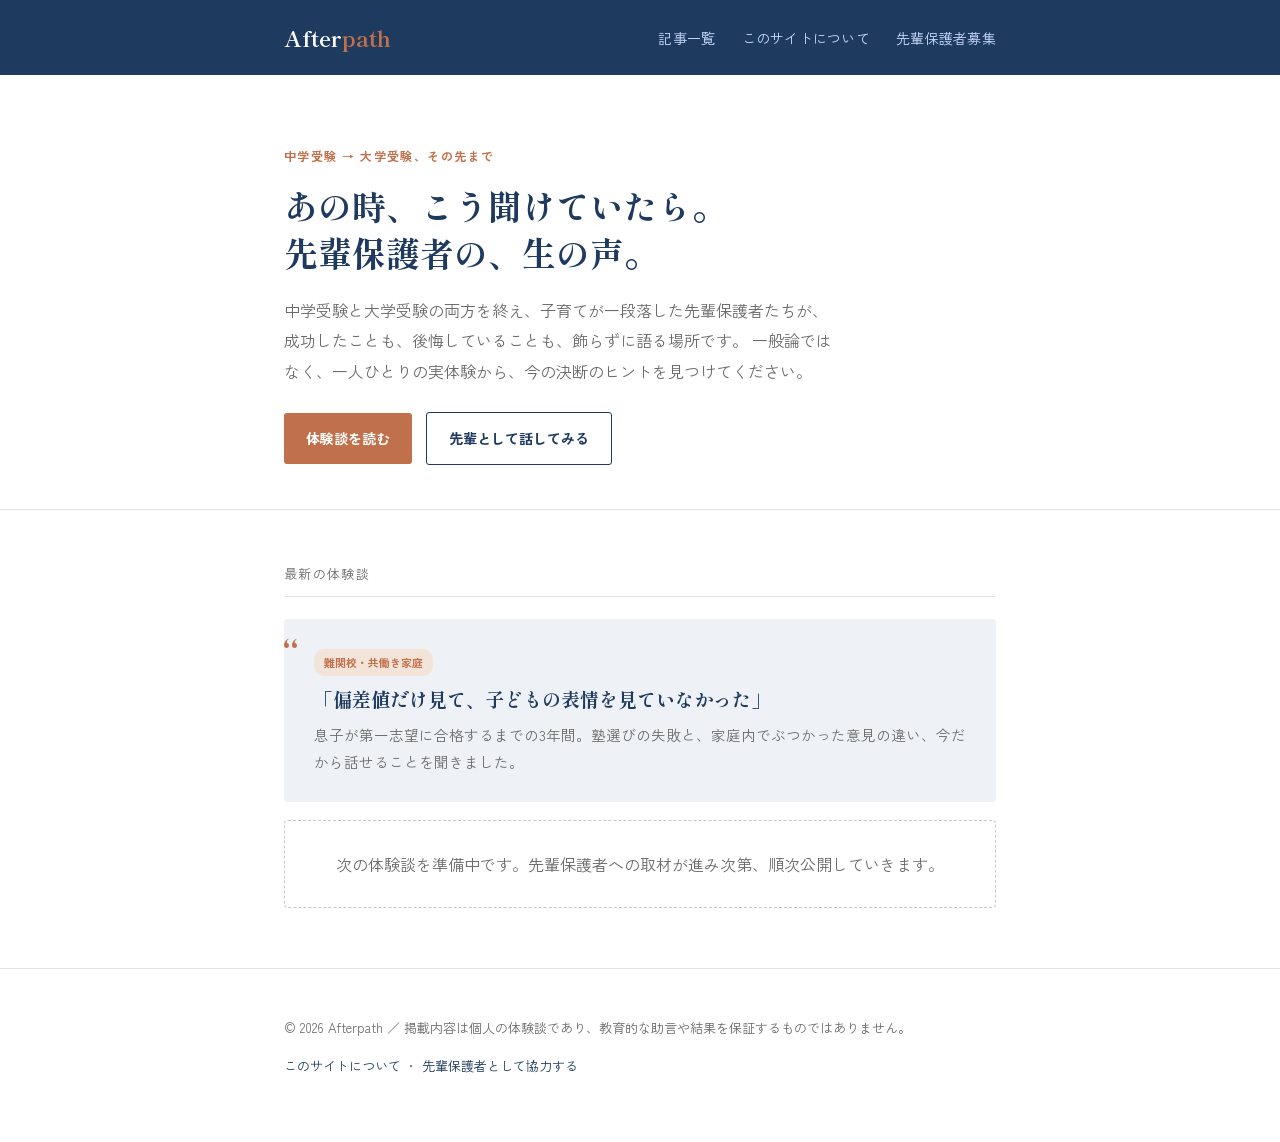
==== index.html @ 27c06162 "Add files via upload" ====
<!DOCTYPE html>
<html lang="ja">
<head>
<meta charset="UTF-8">
<meta name="viewport" content="width=device-width, initial-scale=1.0">
<title>Afterpath ― 中学受験・大学受験を終えた保護者の経験談</title>
<meta name="description" content="中学受験から大学受験まで終えた先輩保護者たちの、成功も失敗も含めたリアルな経験談を届けるメディアです。">
<link rel="preconnect" href="https://fonts.googleapis.com">
<link href="https://fonts.googleapis.com/css2?family=Shippori+Mincho:wght@600;700&family=Zen+Kaku+Gothic+New:wght@400;500;700&display=swap" rel="stylesheet">
<link rel="stylesheet" href="style.css">
</head>
<body>

<header class="site">
  <div class="wrap">
    <p class="brand">After<span>path</span></p>
    <nav class="site">
      <a href="index.html">記事一覧</a>
      <a href="about.html">このサイトについて</a>
      <a href="join.html">先輩保護者募集</a>
    </nav>
  </div>
</header>

<section class="hero">
  <div class="wrap">
    <span class="eyebrow">中学受験 → 大学受験、その先まで</span>
    <h1>あの時、こう聞けていたら。<br>先輩保護者の、生の声。</h1>
    <p class="lead">
      中学受験と大学受験の両方を終え、子育てが一段落した先輩保護者たちが、
      成功したことも、後悔していることも、飾らずに語る場所です。
      一般論ではなく、一人ひとりの実体験から、今の決断のヒントを見つけてください。
    </p>
    <a class="btn" href="#articles">体験談を読む</a>
    <a class="btn ghost" href="join.html">先輩として話してみる</a>
  </div>
</section>

<div class="wrap" id="articles">

  <p class="section-title">最新の体験談</p>

  <a class="card" href="article-sample.html">
    <span class="tag">難関校・共働き家庭</span>
    <h3>「偏差値だけ見て、子どもの表情を見ていなかった」</h3>
    <p>息子が第一志望に合格するまでの3年間。塾選びの失敗と、家庭内でぶつかった意見の違い、今だから話せることを聞きました。</p>
  </a>

  <div class="card placeholder">
    次の体験談を準備中です。先輩保護者への取材が進み次第、順次公開していきます。
  </div>

</div>

<footer class="site">
  <div class="wrap">
    <p>&copy; 2026 Afterpath ／ 掲載内容は個人の体験談であり、教育的な助言や結果を保証するものではありません。</p>
    <p><a href="about.html">このサイトについて</a> ・ <a href="join.html">先輩保護者として協力する</a></p>
  </div>
</footer>

</body>
</html>
---- style.css ----
:root {
  --navy: #1F3A5F;
  --navy-ink: #16283F;
  --navy-tint: #EEF2F6;
  --coral: #C0714B;
  --coral-tint: #F3E4DA;
  --ink: #2B2B2B;
  --muted: #6B6B6B;
  --paper: #FFFFFF;
  --line: #E3E3E3;
}

* { box-sizing: border-box; }

html { scroll-behavior: smooth; }

body {
  margin: 0;
  background: var(--paper);
  color: var(--ink);
  font-family: "Zen Kaku Gothic New", "Hiragino Sans", sans-serif;
  font-size: 16px;
  line-height: 1.9;
  -webkit-font-smoothing: antialiased;
}

h1, h2, h3, .brand {
  font-family: "Shippori Mincho", serif;
  color: var(--navy);
  font-weight: 700;
  line-height: 1.4;
}

a { color: var(--coral); text-decoration: none; }
a:hover, a:focus-visible { text-decoration: underline; }
a:focus-visible, button:focus-visible { outline: 2px solid var(--coral); outline-offset: 2px; }

.wrap { max-width: 760px; margin: 0 auto; padding: 0 24px; }

/* Header */
header.site {
  background: var(--navy);
  color: #E7ECF2;
  padding: 22px 0;
}
header.site .wrap { display: flex; align-items: center; justify-content: space-between; flex-wrap: wrap; gap: 10px; }
.brand { color: #fff; font-size: 22px; margin: 0; }
.brand span { color: var(--coral); }
nav.site a {
  color: #CADCFC;
  margin-left: 22px;
  font-size: 14px;
  letter-spacing: 0.02em;
}
nav.site a:first-child { margin-left: 0; }

/* Hero */
.hero { padding: 64px 0 44px; border-bottom: 1px solid var(--line); }
.eyebrow {
  display: inline-block;
  font-size: 12px;
  color: var(--coral);
  font-weight: 700;
  letter-spacing: 0.12em;
  margin-bottom: 14px;
}
.hero h1 { font-size: 34px; margin: 0 0 18px; }
.hero p.lead { font-size: 16px; color: var(--muted); max-width: 560px; margin: 0 0 26px; }

.btn {
  display: inline-block;
  background: var(--coral);
  color: #fff;
  padding: 12px 22px;
  border-radius: 3px;
  font-size: 14px;
  font-weight: 700;
}
.btn:hover { background: #A85F3D; text-decoration: none; }
.btn.ghost {
  background: transparent;
  border: 1px solid var(--navy);
  color: var(--navy);
  margin-left: 10px;
}
.btn.ghost:hover { background: var(--navy-tint); }

/* Article list */
.section-title {
  font-size: 13px;
  color: var(--muted);
  letter-spacing: 0.1em;
  margin: 52px 0 22px;
  border-bottom: 1px solid var(--line);
  padding-bottom: 10px;
}

.card {
  position: relative;
  display: block;
  padding: 26px 28px 26px 30px;
  margin-bottom: 18px;
  background: var(--navy-tint);
  border-radius: 4px;
  color: var(--ink);
}
.card::before {
  content: "\201C";
  position: absolute;
  left: -2px; top: 14px;
  font-family: "Shippori Mincho", serif;
  font-size: 46px;
  color: var(--coral);
  line-height: 1;
}
.card .tag {
  display: inline-block;
  font-size: 11px;
  color: var(--coral);
  background: var(--coral-tint);
  padding: 3px 10px;
  border-radius: 10px;
  margin-bottom: 10px;
  font-weight: 700;
}
.card h3 { font-size: 19px; margin: 0 0 8px; }
.card p { margin: 0; color: var(--muted); font-size: 14.5px; }
.card:hover { background: #E4EAF1; }
.card:hover h3 { text-decoration: underline; }

.card.placeholder {
  background: transparent;
  border: 1px dashed #C7C7C7;
  color: var(--muted);
  text-align: center;
  padding: 28px;
}
.card.placeholder::before { display: none; }

/* Article page */
.article-head { padding: 56px 0 30px; border-bottom: 1px solid var(--line); }
.article-head .tag {
  display: inline-block;
  font-size: 11px;
  color: var(--coral);
  background: var(--coral-tint);
  padding: 3px 10px;
  border-radius: 10px;
  margin-bottom: 14px;
  font-weight: 700;
}
.article-head h1 { font-size: 30px; margin: 0 0 14px; }
.byline { font-size: 13.5px; color: var(--muted); }

.article-body { padding: 36px 0 20px; }
.article-body h2 { font-size: 20px; margin: 40px 0 14px; }
.article-body p { margin: 0 0 20px; }
.pull {
  font-family: "Shippori Mincho", serif;
  font-size: 20px;
  color: var(--navy);
  border-left: 3px solid var(--coral);
  padding: 4px 0 4px 20px;
  margin: 34px 0;
}
.paid-note {
  margin-top: 44px;
  padding: 24px 26px;
  background: var(--navy-tint);
  border-radius: 4px;
}
.paid-note h3 { margin: 0 0 8px; font-size: 16px; }
.paid-note p { margin: 0; color: var(--muted); font-size: 14px; }

/* Footer */
footer.site {
  margin-top: 60px;
  padding: 34px 0 50px;
  border-top: 1px solid var(--line);
  color: var(--muted);
  font-size: 13px;
}
footer.site a { color: var(--navy); }

@media (max-width: 600px) {
  .hero h1 { font-size: 26px; }
  .article-head h1 { font-size: 24px; }
  nav.site a { margin-left: 14px; font-size: 13px; }
}
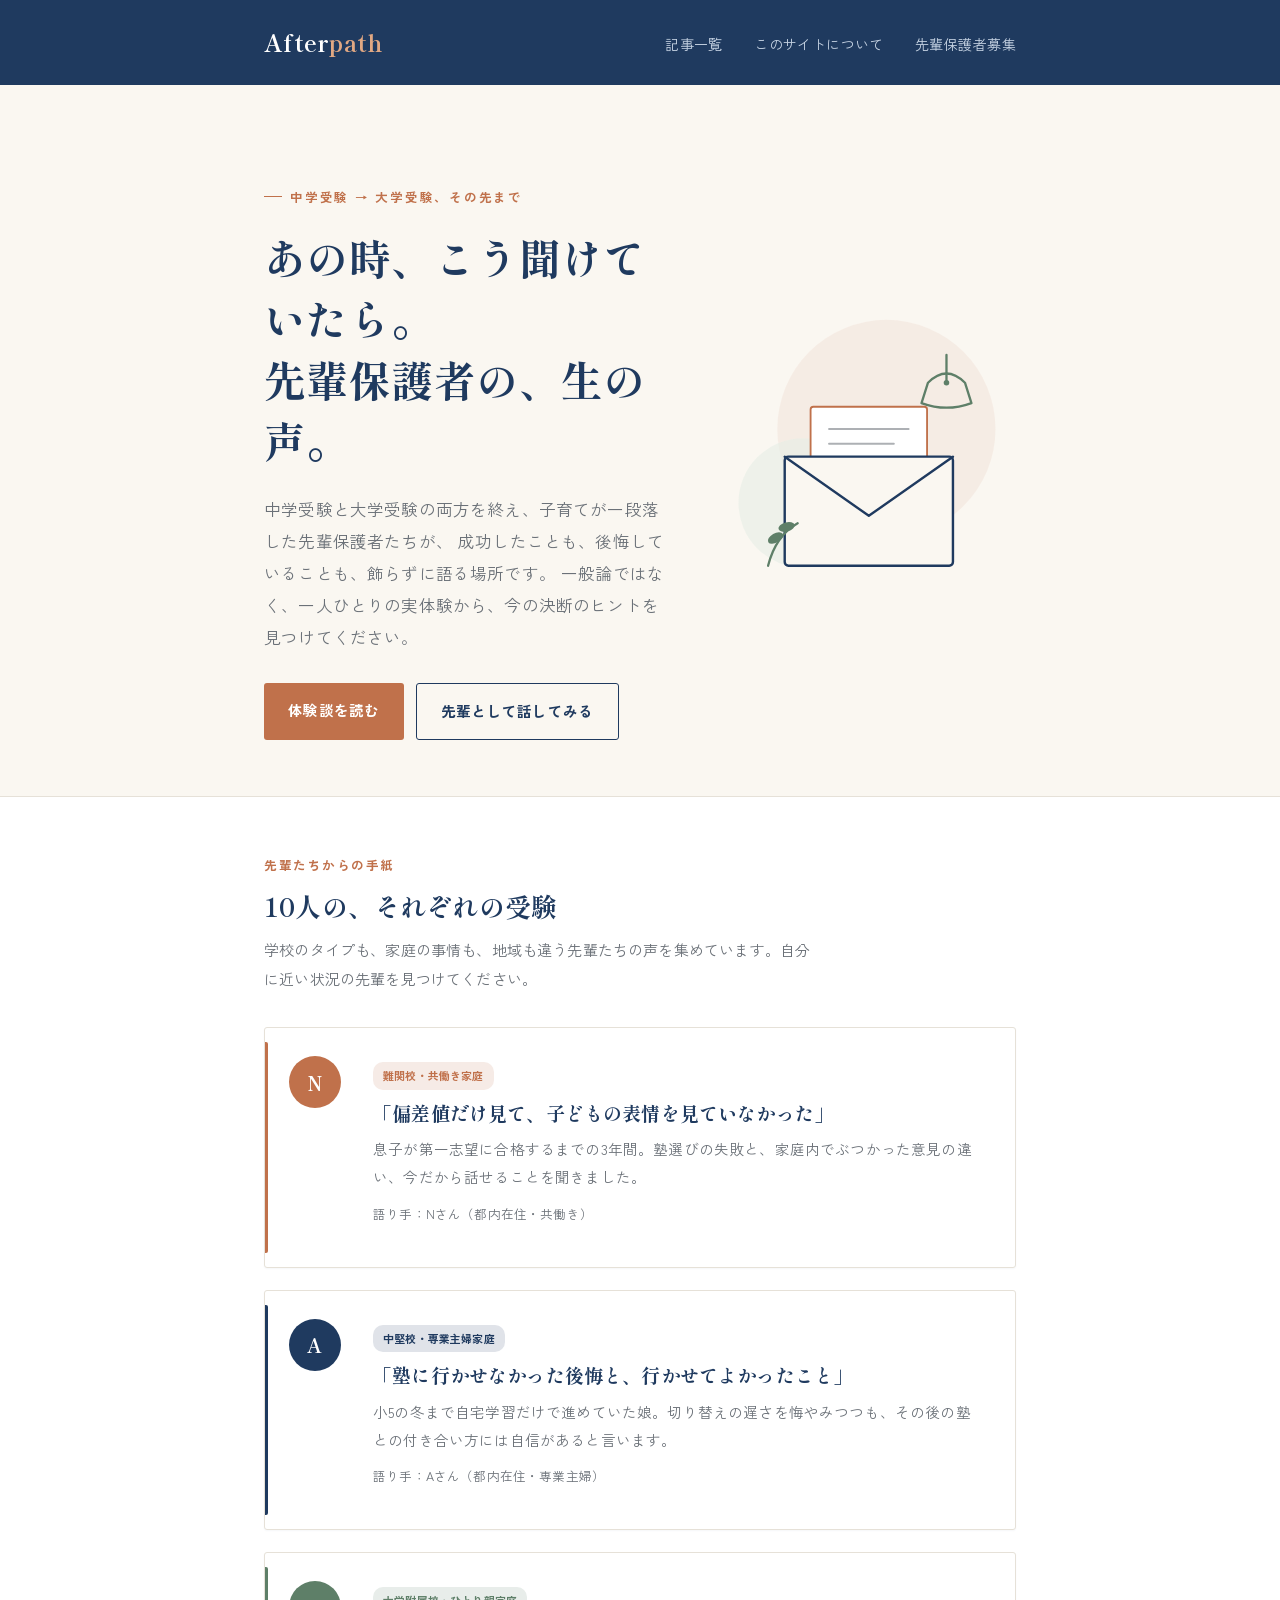
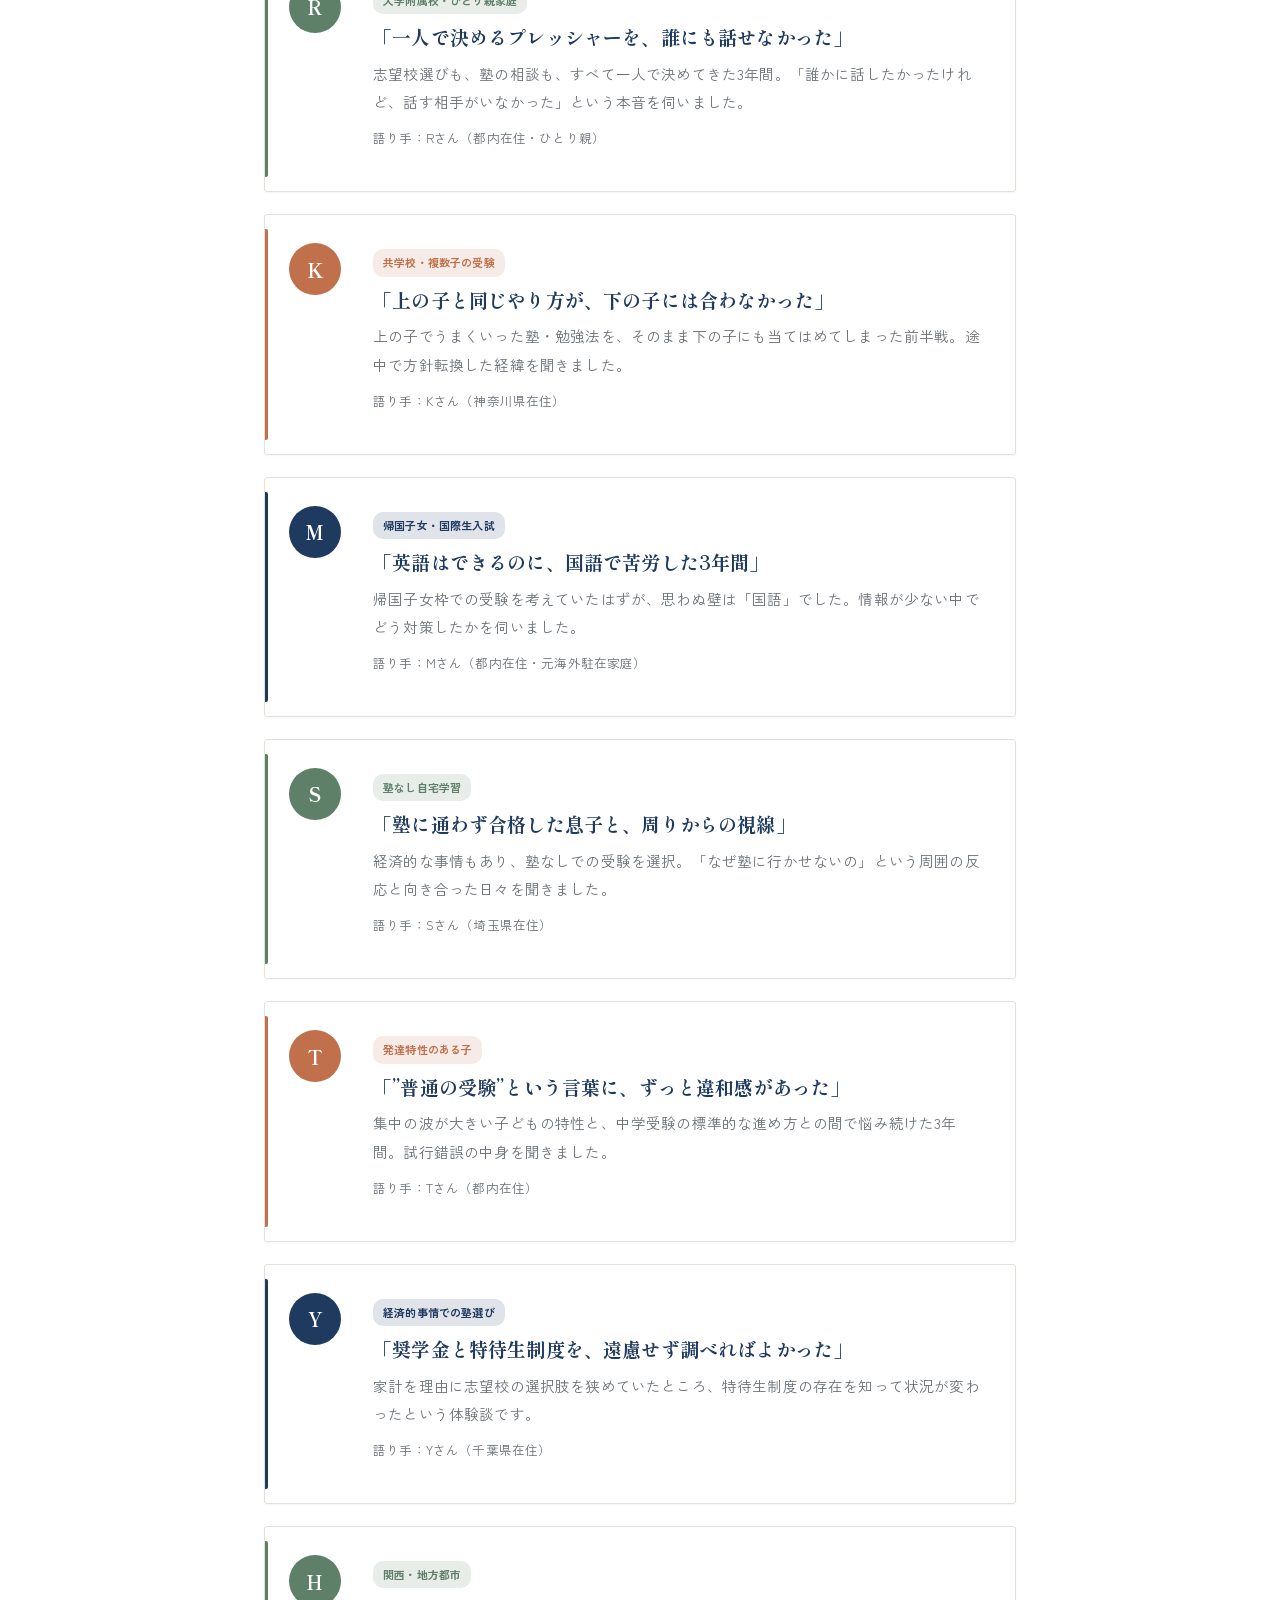
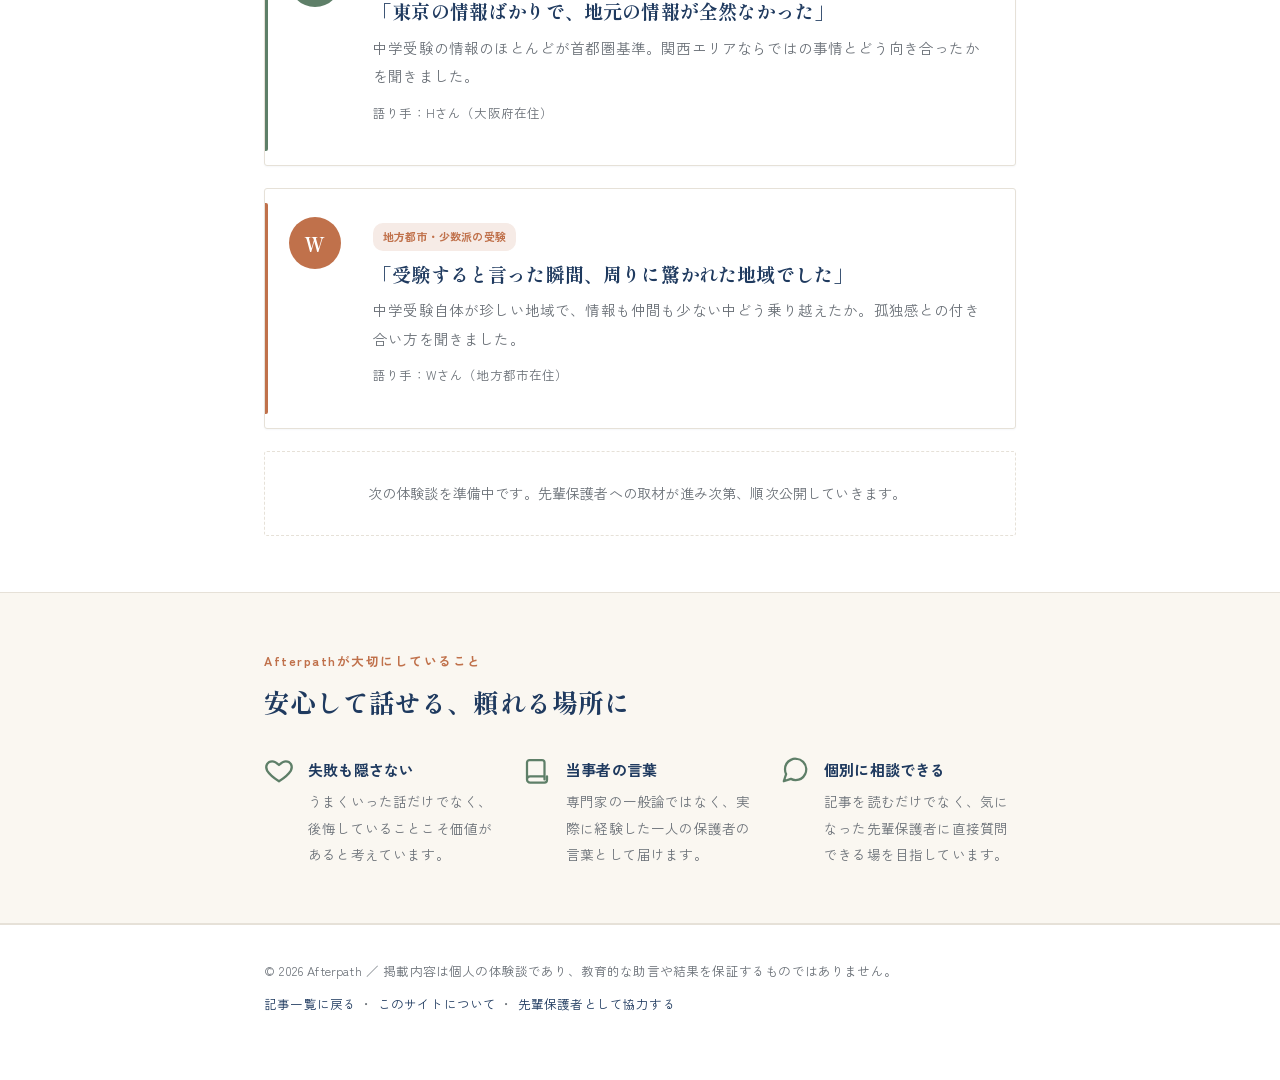
==== commit 491dc499: "Add files via upload" ====
--- a/index.html
+++ b/index.html
@@ -24,38 +24,175 @@
 
 <section class="hero">
   <div class="wrap">
-    <span class="eyebrow">中学受験 → 大学受験、その先まで</span>
-    <h1>あの時、こう聞けていたら。<br>先輩保護者の、生の声。</h1>
-    <p class="lead">
-      中学受験と大学受験の両方を終え、子育てが一段落した先輩保護者たちが、
-      成功したことも、後悔していることも、飾らずに語る場所です。
-      一般論ではなく、一人ひとりの実体験から、今の決断のヒントを見つけてください。
-    </p>
-    <a class="btn" href="#articles">体験談を読む</a>
-    <a class="btn ghost" href="join.html">先輩として話してみる</a>
+    <div>
+      <span class="eyebrow">中学受験 → 大学受験、その先まで</span>
+      <h1>あの時、こう聞けていたら。<br>先輩保護者の、生の声。</h1>
+      <p class="lead">
+        中学受験と大学受験の両方を終え、子育てが一段落した先輩保護者たちが、
+        成功したことも、後悔していることも、飾らずに語る場所です。
+        一般論ではなく、一人ひとりの実体験から、今の決断のヒントを見つけてください。
+      </p>
+      <div class="btn-row">
+        <a class="btn" href="#letters">体験談を読む</a>
+        <a class="btn ghost" href="join.html">先輩として話してみる</a>
+      </div>
+    </div>
+    <div class="hero-art"><svg viewBox="0 0 320 300" role="img" aria-label="手紙とあかりのイラスト">
+  <circle cx="180" cy="120" r="118" fill="var(--coral-tint)" opacity="0.55"/>
+  <circle cx="90" cy="200" r="70" fill="var(--sage-tint)" opacity="0.6"/>
+  <!-- lamp -->
+  <line x1="245" y1="70" x2="245" y2="40" stroke="var(--sage)" stroke-width="2.5" stroke-linecap="round"/>
+  <path d="M225,70 Q245,50 265,70 L272,92 Q245,102 218,92 Z" fill="none" stroke="var(--sage)" stroke-width="2.5" stroke-linejoin="round"/>
+  <circle cx="245" cy="70" r="3" fill="var(--sage)"/>
+  <!-- letter peeking -->
+  <rect x="98" y="96" width="126" height="88" rx="3" fill="var(--paper)" stroke="var(--coral)" stroke-width="2"/>
+  <line x1="118" y1="120" x2="204" y2="120" stroke="var(--muted)" stroke-width="2.2" stroke-linecap="round" opacity="0.55"/>
+  <line x1="118" y1="136" x2="188" y2="136" stroke="var(--muted)" stroke-width="2.2" stroke-linecap="round" opacity="0.55"/>
+  <line x1="118" y1="152" x2="196" y2="152" stroke="var(--muted)" stroke-width="2.2" stroke-linecap="round" opacity="0.55"/>
+  <!-- envelope -->
+  <rect x="70" y="150" width="182" height="118" rx="4" fill="var(--paper-warm)" stroke="var(--navy)" stroke-width="2.6"/>
+  <path d="M70,150 L161,214 L252,150" fill="none" stroke="var(--navy)" stroke-width="2.6" stroke-linejoin="round" stroke-linecap="round"/>
+  <!-- sprig -->
+  <path d="M52,268 C58,244 70,230 84,222" fill="none" stroke="var(--sage)" stroke-width="2.5" stroke-linecap="round"/>
+  <ellipse cx="60" cy="238" rx="9" ry="5" fill="var(--sage)" transform="rotate(-30 60 238)"/>
+  <ellipse cx="72" cy="226" rx="9" ry="5" fill="var(--sage)" transform="rotate(-15 72 226)"/>
+</svg></div>
   </div>
 </section>
 
-<div class="wrap" id="articles">
-
-  <p class="section-title">最新の体験談</p>
-
-  <a class="card" href="article-sample.html">
-    <span class="tag">難関校・共働き家庭</span>
-    <h3>「偏差値だけ見て、子どもの表情を見ていなかった」</h3>
-    <p>息子が第一志望に合格するまでの3年間。塾選びの失敗と、家庭内でぶつかった意見の違い、今だから話せることを聞きました。</p>
-  </a>
-
-  <div class="card placeholder">
-    次の体験談を準備中です。先輩保護者への取材が進み次第、順次公開していきます。
-  </div>
-
-</div>
+<section class="section" id="letters">
+  <div class="wrap">
+    <div class="section-head">
+      <p class="section-label">先輩たちからの手紙</p>
+      <h2 class="section-title-lg">10人の、それぞれの受験</h2>
+      <p class="section-sub">学校のタイプも、家庭の事情も、地域も違う先輩たちの声を集めています。自分に近い状況の先輩を見つけてください。</p>
+    </div>
+    <div class="letters">
+
+  <a class="letter" href="article-01.html" style="--seal: var(--coral)">
+    <span class="seal">N</span>
+    <span>
+      <span class="letter-tag">難関校・共働き家庭</span>
+      <h3>「偏差値だけ見て、子どもの表情を見ていなかった」</h3>
+      <p class="excerpt">息子が第一志望に合格するまでの3年間。塾選びの失敗と、家庭内でぶつかった意見の違い、今だから話せることを聞きました。</p>
+      <p class="meta">語り手：Nさん（都内在住・共働き）</p>
+    </span>
+  </a>
+  <a class="letter" href="article-02.html" style="--seal: var(--navy)">
+    <span class="seal">A</span>
+    <span>
+      <span class="letter-tag">中堅校・専業主婦家庭</span>
+      <h3>「塾に行かせなかった後悔と、行かせてよかったこと」</h3>
+      <p class="excerpt">小5の冬まで自宅学習だけで進めていた娘。切り替えの遅さを悔やみつつも、その後の塾との付き合い方には自信があると言います。</p>
+      <p class="meta">語り手：Aさん（都内在住・専業主婦）</p>
+    </span>
+  </a>
+  <a class="letter" href="article-03.html" style="--seal: var(--sage)">
+    <span class="seal">R</span>
+    <span>
+      <span class="letter-tag">大学附属校・ひとり親家庭</span>
+      <h3>「一人で決めるプレッシャーを、誰にも話せなかった」</h3>
+      <p class="excerpt">志望校選びも、塾の相談も、すべて一人で決めてきた3年間。「誰かに話したかったけれど、話す相手がいなかった」という本音を伺いました。</p>
+      <p class="meta">語り手：Rさん（都内在住・ひとり親）</p>
+    </span>
+  </a>
+  <a class="letter" href="article-04.html" style="--seal: var(--coral)">
+    <span class="seal">K</span>
+    <span>
+      <span class="letter-tag">共学校・複数子の受験</span>
+      <h3>「上の子と同じやり方が、下の子には合わなかった」</h3>
+      <p class="excerpt">上の子でうまくいった塾・勉強法を、そのまま下の子にも当てはめてしまった前半戦。途中で方針転換した経緯を聞きました。</p>
+      <p class="meta">語り手：Kさん（神奈川県在住）</p>
+    </span>
+  </a>
+  <a class="letter" href="article-05.html" style="--seal: var(--navy)">
+    <span class="seal">M</span>
+    <span>
+      <span class="letter-tag">帰国子女・国際生入試</span>
+      <h3>「英語はできるのに、国語で苦労した3年間」</h3>
+      <p class="excerpt">帰国子女枠での受験を考えていたはずが、思わぬ壁は「国語」でした。情報が少ない中でどう対策したかを伺いました。</p>
+      <p class="meta">語り手：Mさん（都内在住・元海外駐在家庭）</p>
+    </span>
+  </a>
+  <a class="letter" href="article-06.html" style="--seal: var(--sage)">
+    <span class="seal">S</span>
+    <span>
+      <span class="letter-tag">塾なし自宅学習</span>
+      <h3>「塾に通わず合格した息子と、周りからの視線」</h3>
+      <p class="excerpt">経済的な事情もあり、塾なしでの受験を選択。「なぜ塾に行かせないの」という周囲の反応と向き合った日々を聞きました。</p>
+      <p class="meta">語り手：Sさん（埼玉県在住）</p>
+    </span>
+  </a>
+  <a class="letter" href="article-07.html" style="--seal: var(--coral)">
+    <span class="seal">T</span>
+    <span>
+      <span class="letter-tag">発達特性のある子</span>
+      <h3>「”普通の受験”という言葉に、ずっと違和感があった」</h3>
+      <p class="excerpt">集中の波が大きい子どもの特性と、中学受験の標準的な進め方との間で悩み続けた3年間。試行錯誤の中身を聞きました。</p>
+      <p class="meta">語り手：Tさん（都内在住）</p>
+    </span>
+  </a>
+  <a class="letter" href="article-08.html" style="--seal: var(--navy)">
+    <span class="seal">Y</span>
+    <span>
+      <span class="letter-tag">経済的事情での塾選び</span>
+      <h3>「奨学金と特待生制度を、遠慮せず調べればよかった」</h3>
+      <p class="excerpt">家計を理由に志望校の選択肢を狭めていたところ、特待生制度の存在を知って状況が変わったという体験談です。</p>
+      <p class="meta">語り手：Yさん（千葉県在住）</p>
+    </span>
+  </a>
+  <a class="letter" href="article-09.html" style="--seal: var(--sage)">
+    <span class="seal">H</span>
+    <span>
+      <span class="letter-tag">関西・地方都市</span>
+      <h3>「東京の情報ばかりで、地元の情報が全然なかった」</h3>
+      <p class="excerpt">中学受験の情報のほとんどが首都圏基準。関西エリアならではの事情とどう向き合ったかを聞きました。</p>
+      <p class="meta">語り手：Hさん（大阪府在住）</p>
+    </span>
+  </a>
+  <a class="letter" href="article-10.html" style="--seal: var(--coral)">
+    <span class="seal">W</span>
+    <span>
+      <span class="letter-tag">地方都市・少数派の受験</span>
+      <h3>「受験すると言った瞬間、周りに驚かれた地域でした」</h3>
+      <p class="excerpt">中学受験自体が珍しい地域で、情報も仲間も少ない中どう乗り越えたか。孤独感との付き合い方を聞きました。</p>
+      <p class="meta">語り手：Wさん（地方都市在住）</p>
+    </span>
+  </a>
+      <div class="letter placeholder">
+        次の体験談を準備中です。先輩保護者への取材が進み次第、順次公開していきます。
+      </div>
+    </div>
+  </div>
+</section>
+
+<section class="section alt">
+  <div class="wrap">
+    <div class="section-head">
+      <p class="section-label">Afterpathが大切にしていること</p>
+      <h2 class="section-title-lg">安心して話せる、頼れる場所に</h2>
+    </div>
+    <div class="trust-strip">
+      <div class="trust-item">
+        <svg viewBox="0 0 24 24" fill="none" stroke="currentColor" stroke-width="1.8" stroke-linecap="round" stroke-linejoin="round"><path d="M12 21s-7-4.35-9.5-8.5C.5 8.5 3 5 6.5 5c2 0 3.5 1 5.5 3 2-2 3.5-3 5.5-3 3.5 0 6 3.5 4 7.5C19 16.65 12 21 12 21z"/></svg>
+        <div><h4>失敗も隠さない</h4><p>うまくいった話だけでなく、後悔していることこそ価値があると考えています。</p></div>
+      </div>
+      <div class="trust-item">
+        <svg viewBox="0 0 24 24" fill="none" stroke="currentColor" stroke-width="1.8" stroke-linecap="round" stroke-linejoin="round"><path d="M4 19.5V6a2 2 0 012-2h10a2 2 0 012 2v13.5M4 19.5A2.5 2.5 0 016.5 17H18M4 19.5A2.5 2.5 0 006.5 22H18a2 2 0 002-2v-3"/></svg>
+        <div><h4>当事者の言葉</h4><p>専門家の一般論ではなく、実際に経験した一人の保護者の言葉として届けます。</p></div>
+      </div>
+      <div class="trust-item">
+        <svg viewBox="0 0 24 24" fill="none" stroke="currentColor" stroke-width="1.8" stroke-linecap="round" stroke-linejoin="round"><path d="M21 11.5a8.38 8.38 0 01-.9 3.8 8.5 8.5 0 01-7.6 4.7 8.38 8.38 0 01-3.8-.9L3 21l1.9-5.7a8.38 8.38 0 01-.9-3.8 8.5 8.5 0 014.7-7.6 8.38 8.38 0 013.8-.9h.5a8.48 8.48 0 018 8v.5z"/></svg>
+        <div><h4>個別に相談できる</h4><p>記事を読むだけでなく、気になった先輩保護者に直接質問できる場を目指しています。</p></div>
+      </div>
+    </div>
+  </div>
+</section>
 
 <footer class="site">
   <div class="wrap">
     <p>&copy; 2026 Afterpath ／ 掲載内容は個人の体験談であり、教育的な助言や結果を保証するものではありません。</p>
-    <p><a href="about.html">このサイトについて</a> ・ <a href="join.html">先輩保護者として協力する</a></p>
+    <p><a href="index.html">記事一覧に戻る</a> ・ <a href="about.html">このサイトについて</a> ・ <a href="join.html">先輩保護者として協力する</a></p>
   </div>
 </footer>
 
--- a/style.css
+++ b/style.css
@@ -1,189 +1,282 @@
+/* ============================================================
+   Afterpath — design tokens
+   Signature: the "letter" motif. Every story is treated as a
+   sealed letter passed from a senpai parent to a kouhai parent —
+   torn-edge cards, a wax-seal initial badge instead of a photo,
+   and a hero built from an illustrated envelope + reading light.
+   ============================================================ */
+
 :root {
   --navy: #1F3A5F;
-  --navy-ink: #16283F;
-  --navy-tint: #EEF2F6;
+  --navy-deep: #142A45;
+  --navy-tint: #EDF1F6;
   --coral: #C0714B;
+  --coral-deep: #A85F3D;
   --coral-tint: #F3E4DA;
-  --ink: #2B2B2B;
-  --muted: #6B6B6B;
+  --sage: #5E7F68;
+  --sage-tint: #E7EEE7;
   --paper: #FFFFFF;
-  --line: #E3E3E3;
+  --paper-warm: #FAF7F1;
+  --ink: #24313D;
+  --muted: #6B7178;
+  --line: #E6E1D8;
+
+  --space-1: 8px;
+  --space-2: 14px;
+  --space-3: 22px;
+  --space-4: 34px;
+  --space-5: 56px;
+  --space-6: 88px;
+
+  --radius: 3px;
 }
 
 * { box-sizing: border-box; }
-
 html { scroll-behavior: smooth; }
+
+@media (prefers-reduced-motion: reduce) {
+  html { scroll-behavior: auto; }
+  * { animation-duration: 0.001ms !important; transition-duration: 0.001ms !important; }
+}
 
 body {
   margin: 0;
   background: var(--paper);
   color: var(--ink);
   font-family: "Zen Kaku Gothic New", "Hiragino Sans", sans-serif;
-  font-size: 16px;
-  line-height: 1.9;
+  font-size: 17px;
+  line-height: 1.95;
   -webkit-font-smoothing: antialiased;
-}
-
-h1, h2, h3, .brand {
+  letter-spacing: 0.01em;
+}
+
+h1, h2, h3, .brand, .quote-mark {
   font-family: "Shippori Mincho", serif;
   color: var(--navy);
   font-weight: 700;
-  line-height: 1.4;
+  line-height: 1.45;
 }
 
 a { color: var(--coral); text-decoration: none; }
-a:hover, a:focus-visible { text-decoration: underline; }
-a:focus-visible, button:focus-visible { outline: 2px solid var(--coral); outline-offset: 2px; }
-
-.wrap { max-width: 760px; margin: 0 auto; padding: 0 24px; }
-
-/* Header */
+a:hover { text-decoration: underline; }
+a:focus-visible, button:focus-visible, .card:focus-visible {
+  outline: 2px solid var(--coral);
+  outline-offset: 3px;
+  border-radius: 2px;
+}
+
+.wrap { max-width: 800px; margin: 0 auto; padding: 0 24px; }
+.wrap.narrow { max-width: 680px; }
+
+/* ---------- Header ---------- */
 header.site {
   background: var(--navy);
-  color: #E7ECF2;
-  padding: 22px 0;
-}
-header.site .wrap { display: flex; align-items: center; justify-content: space-between; flex-wrap: wrap; gap: 10px; }
-.brand { color: #fff; font-size: 22px; margin: 0; }
-.brand span { color: var(--coral); }
+  padding: 26px 0;
+}
+header.site .wrap { display: flex; align-items: center; justify-content: space-between; flex-wrap: wrap; gap: 12px; }
+.brand { color: #fff; font-size: 23px; margin: 0; letter-spacing: 0.02em; }
+.brand span { color: #E1A883; }
 nav.site a {
-  color: #CADCFC;
-  margin-left: 22px;
+  color: #C7D4E4;
+  margin-left: 26px;
   font-size: 14px;
-  letter-spacing: 0.02em;
+  letter-spacing: 0.03em;
 }
 nav.site a:first-child { margin-left: 0; }
-
-/* Hero */
-.hero { padding: 64px 0 44px; border-bottom: 1px solid var(--line); }
+nav.site a:hover { color: #fff; text-decoration: none; }
+
+/* ---------- Hero ---------- */
+.hero {
+  padding: var(--space-6) 0 var(--space-5);
+  background: var(--paper-warm);
+  border-bottom: 1px solid var(--line);
+  overflow: hidden;
+}
+.hero .wrap { display: grid; grid-template-columns: 1.15fr 0.85fr; gap: var(--space-5); align-items: center; }
 .eyebrow {
+  display: inline-flex;
+  align-items: center;
+  gap: 8px;
+  font-size: 12.5px;
+  color: var(--coral);
+  font-weight: 700;
+  letter-spacing: 0.14em;
+  margin-bottom: 18px;
+}
+.eyebrow::before {
+  content: "";
+  width: 18px; height: 1px;
+  background: var(--coral);
   display: inline-block;
-  font-size: 12px;
-  color: var(--coral);
-  font-weight: 700;
-  letter-spacing: 0.12em;
-  margin-bottom: 14px;
-}
-.hero h1 { font-size: 34px; margin: 0 0 18px; }
-.hero p.lead { font-size: 16px; color: var(--muted); max-width: 560px; margin: 0 0 26px; }
-
+}
+.hero h1 {
+  font-size: 42px;
+  margin: 0 0 22px;
+  letter-spacing: 0.01em;
+}
+.hero p.lead {
+  font-size: 16.5px;
+  color: var(--muted);
+  max-width: 520px;
+  margin: 0 0 30px;
+}
+.hero-art { display: flex; align-items: center; justify-content: center; }
+.hero-art svg { width: 100%; max-width: 320px; height: auto; }
+
+.btn-row { display: flex; gap: 12px; flex-wrap: wrap; }
 .btn {
   display: inline-block;
   background: var(--coral);
   color: #fff;
-  padding: 12px 22px;
-  border-radius: 3px;
-  font-size: 14px;
-  font-weight: 700;
-}
-.btn:hover { background: #A85F3D; text-decoration: none; }
+  padding: 13px 24px;
+  border-radius: var(--radius);
+  font-size: 14.5px;
+  font-weight: 700;
+  letter-spacing: 0.02em;
+}
+.btn:hover { background: var(--coral-deep); text-decoration: none; }
 .btn.ghost {
   background: transparent;
   border: 1px solid var(--navy);
   color: var(--navy);
-  margin-left: 10px;
-}
-.btn.ghost:hover { background: var(--navy-tint); }
-
-/* Article list */
-.section-title {
-  font-size: 13px;
-  color: var(--muted);
-  letter-spacing: 0.1em;
-  margin: 52px 0 22px;
-  border-bottom: 1px solid var(--line);
-  padding-bottom: 10px;
-}
-
-.card {
+}
+.btn.ghost:hover { background: var(--navy-tint); text-decoration: none; }
+
+/* ---------- Section rhythm ---------- */
+.section { padding: var(--space-5) 0; }
+.section.alt { background: var(--paper-warm); border-top: 1px solid var(--line); border-bottom: 1px solid var(--line); }
+.section-head { margin-bottom: var(--space-4); }
+.section-label {
+  font-size: 12.5px;
+  color: var(--coral);
+  font-weight: 700;
+  letter-spacing: 0.12em;
+  margin: 0 0 10px;
+}
+.section-title-lg { font-size: 26px; margin: 0; }
+.section-sub { color: var(--muted); font-size: 15px; margin: 10px 0 0; max-width: 560px; }
+
+/* ---------- Letter cards (signature element) ---------- */
+.letters { display: flex; flex-direction: column; gap: var(--space-3); }
+
+.letter {
   position: relative;
-  display: block;
-  padding: 26px 28px 26px 30px;
-  margin-bottom: 18px;
-  background: var(--navy-tint);
-  border-radius: 4px;
-  color: var(--ink);
-}
-.card::before {
-  content: "\201C";
+  display: grid;
+  grid-template-columns: 64px 1fr;
+  gap: 20px;
+  padding: 28px 30px 28px 24px;
+  background: var(--paper);
+  border: 1px solid var(--line);
+  border-radius: var(--radius);
+  box-shadow: 0 1px 2px rgba(31,58,95,0.04);
+  transition: box-shadow 0.15s ease, transform 0.15s ease;
+}
+.letter:hover { box-shadow: 0 8px 24px rgba(31,58,95,0.09); transform: translateY(-1px); }
+.letter::before {
+  content: "";
   position: absolute;
-  left: -2px; top: 14px;
+  left: 0; top: 14px; bottom: 14px;
+  width: 3px;
+  background: var(--seal, var(--coral));
+  border-radius: 0 2px 2px 0;
+}
+
+.seal {
+  width: 52px; height: 52px;
+  border-radius: 50%;
+  display: flex; align-items: center; justify-content: center;
   font-family: "Shippori Mincho", serif;
-  font-size: 46px;
-  color: var(--coral);
-  line-height: 1;
-}
-.card .tag {
+  font-weight: 700;
+  font-size: 19px;
+  color: #fff;
+  background: var(--seal, var(--coral));
+  align-self: start;
+}
+
+.letter-tag {
   display: inline-block;
   font-size: 11px;
-  color: var(--coral);
-  background: var(--coral-tint);
+  font-weight: 700;
   padding: 3px 10px;
   border-radius: 10px;
-  margin-bottom: 10px;
-  font-weight: 700;
-}
-.card h3 { font-size: 19px; margin: 0 0 8px; }
-.card p { margin: 0; color: var(--muted); font-size: 14.5px; }
-.card:hover { background: #E4EAF1; }
-.card:hover h3 { text-decoration: underline; }
-
-.card.placeholder {
-  background: transparent;
-  border: 1px dashed #C7C7C7;
+  margin-bottom: 9px;
+  color: var(--seal, var(--coral));
+  background: color-mix(in srgb, var(--seal, var(--coral)) 14%, white);
+}
+.letter h3 { font-size: 19px; margin: 0 0 8px; line-height: 1.5; }
+.letter p.excerpt { margin: 0; color: var(--muted); font-size: 14.5px; }
+.letter .meta { font-size: 12.5px; color: var(--muted); margin-top: 10px; }
+
+.letter.placeholder {
+  grid-template-columns: 1fr;
+  border-style: dashed;
+  box-shadow: none;
+  text-align: center;
   color: var(--muted);
-  text-align: center;
-  padding: 28px;
-}
-.card.placeholder::before { display: none; }
-
-/* Article page */
-.article-head { padding: 56px 0 30px; border-bottom: 1px solid var(--line); }
-.article-head .tag {
-  display: inline-block;
-  font-size: 11px;
-  color: var(--coral);
-  background: var(--coral-tint);
-  padding: 3px 10px;
-  border-radius: 10px;
-  margin-bottom: 14px;
-  font-weight: 700;
-}
-.article-head h1 { font-size: 30px; margin: 0 0 14px; }
-.byline { font-size: 13.5px; color: var(--muted); }
-
-.article-body { padding: 36px 0 20px; }
-.article-body h2 { font-size: 20px; margin: 40px 0 14px; }
+  font-size: 14px;
+}
+.letter.placeholder::before { display: none; }
+
+/* ---------- Trust strip ---------- */
+.trust-strip {
+  display: grid;
+  grid-template-columns: repeat(3, 1fr);
+  gap: var(--space-3);
+  margin-top: var(--space-4);
+}
+.trust-item { display: flex; gap: 14px; align-items: flex-start; }
+.trust-item svg { flex: none; width: 30px; height: 30px; color: var(--sage); }
+.trust-item h4 { margin: 0 0 4px; font-size: 15px; color: var(--navy); font-family: "Zen Kaku Gothic New", sans-serif; font-weight: 700; }
+.trust-item p { margin: 0; font-size: 13.5px; color: var(--muted); }
+
+/* ---------- Article page ---------- */
+.article-head { padding: var(--space-5) 0 var(--space-4); border-bottom: 1px solid var(--line); background: var(--paper-warm); }
+.article-head .letter-tag { font-size: 11.5px; }
+.article-head h1 { font-size: 31px; margin: 16px 0 14px; }
+.byline { display: flex; align-items: center; gap: 12px; font-size: 13.5px; color: var(--muted); }
+.byline .seal { width: 38px; height: 38px; font-size: 15px; }
+
+.article-body { padding: var(--space-5) 0 var(--space-3); }
+.article-body .wrap { max-width: 660px; }
+.article-body h2 { font-size: 19px; margin: 44px 0 14px; }
 .article-body p { margin: 0 0 20px; }
 .pull {
   font-family: "Shippori Mincho", serif;
-  font-size: 20px;
+  font-size: 19px;
   color: var(--navy);
   border-left: 3px solid var(--coral);
-  padding: 4px 0 4px 20px;
-  margin: 34px 0;
+  padding: 2px 0 2px 22px;
+  margin: 36px 0;
 }
 .paid-note {
-  margin-top: 44px;
-  padding: 24px 26px;
+  margin-top: 46px;
+  padding: 26px 28px;
   background: var(--navy-tint);
-  border-radius: 4px;
-}
-.paid-note h3 { margin: 0 0 8px; font-size: 16px; }
+  border-radius: var(--radius);
+}
+.paid-note h3 { margin: 0 0 8px; font-size: 16px; font-family: "Zen Kaku Gothic New", sans-serif; }
 .paid-note p { margin: 0; color: var(--muted); font-size: 14px; }
 
-/* Footer */
+.back-link { display: inline-block; margin: var(--space-4) 0 0; font-size: 14px; }
+
+/* ---------- Footer ---------- */
 footer.site {
-  margin-top: 60px;
-  padding: 34px 0 50px;
+  padding: var(--space-4) 0 var(--space-5);
   border-top: 1px solid var(--line);
   color: var(--muted);
-  font-size: 13px;
+  font-size: 12.5px;
 }
 footer.site a { color: var(--navy); }
-
-@media (max-width: 600px) {
-  .hero h1 { font-size: 26px; }
-  .article-head h1 { font-size: 24px; }
-  nav.site a { margin-left: 14px; font-size: 13px; }
-}
+footer.site p { margin: 0 0 8px; }
+
+/* ---------- Responsive ---------- */
+@media (max-width: 720px) {
+  .hero .wrap { grid-template-columns: 1fr; }
+  .hero-art { order: -1; max-width: 220px; margin: 0 auto; }
+  .hero h1 { font-size: 30px; }
+  .article-head h1 { font-size: 25px; }
+  .trust-strip { grid-template-columns: 1fr; }
+  .letter { grid-template-columns: 48px 1fr; padding: 22px 20px; gap: 14px; }
+  .seal { width: 42px; height: 42px; font-size: 16px; }
+  nav.site a { margin-left: 16px; font-size: 13px; }
+}
